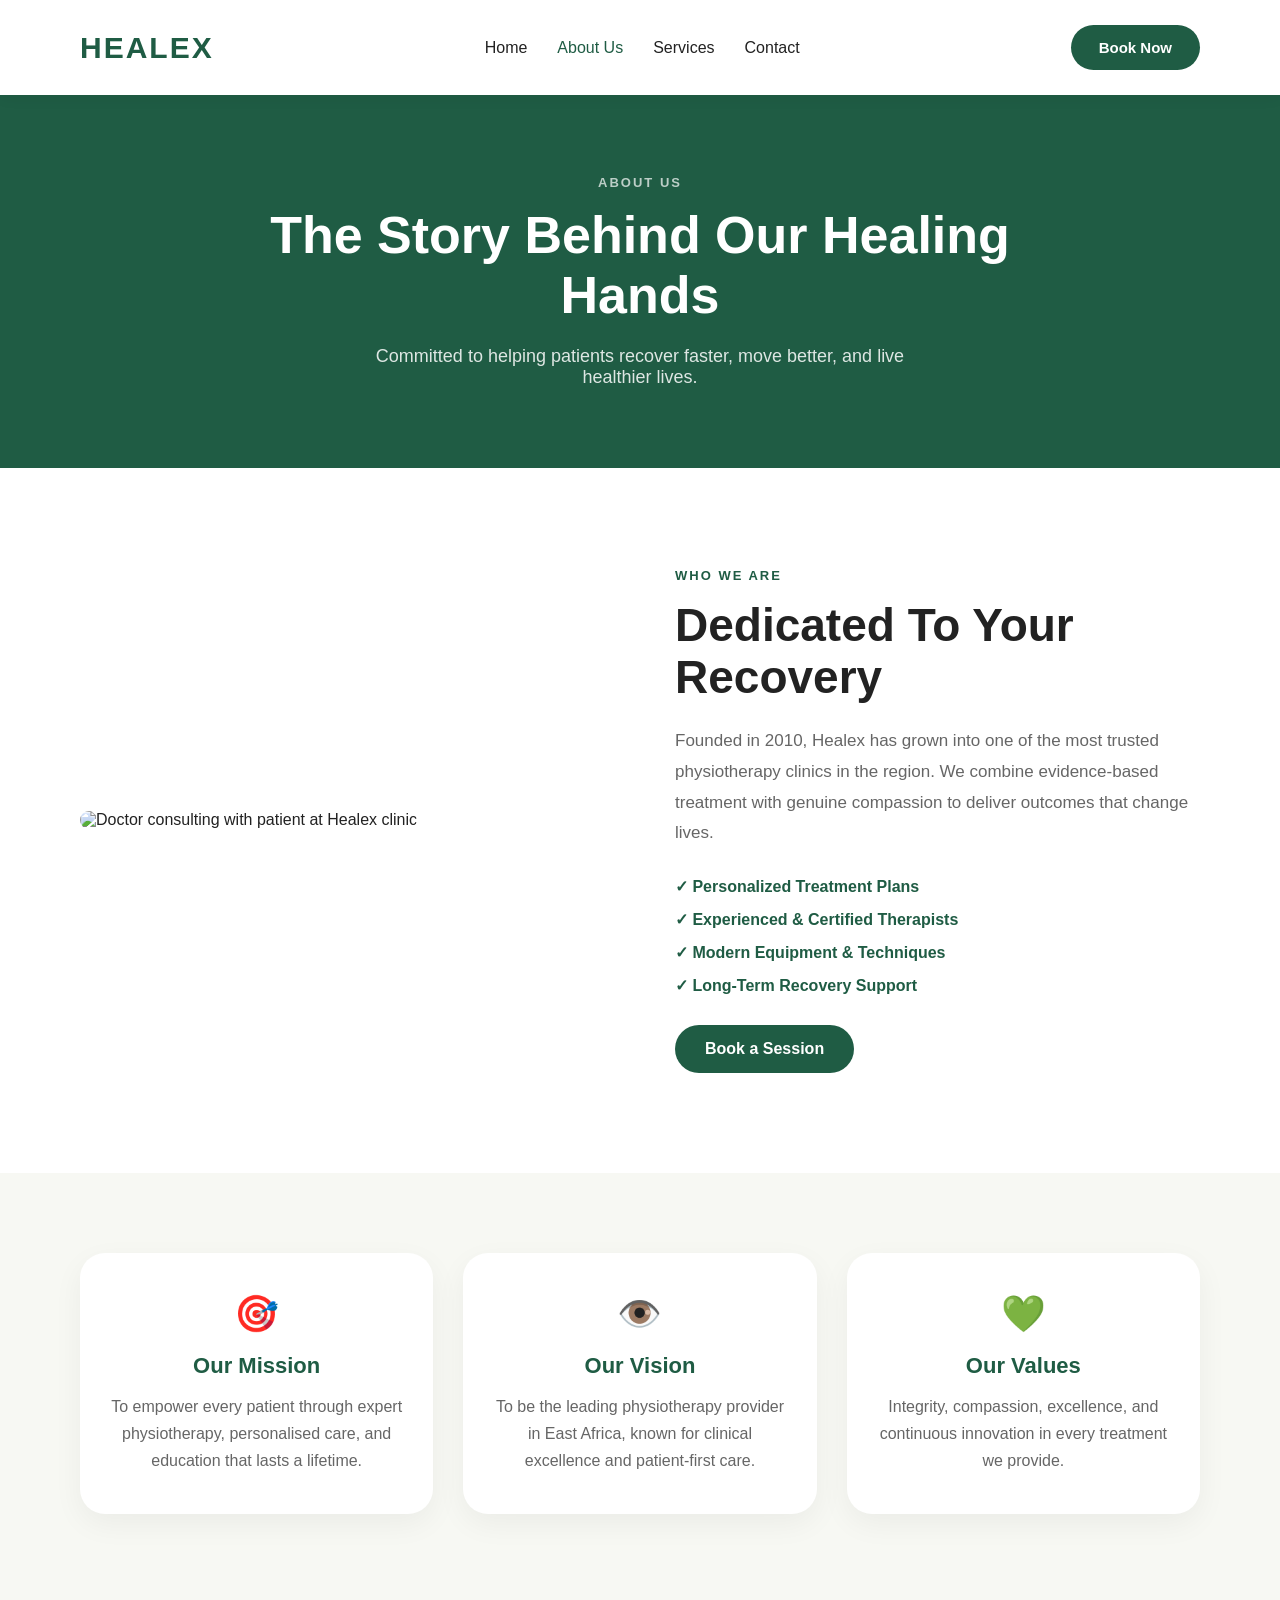
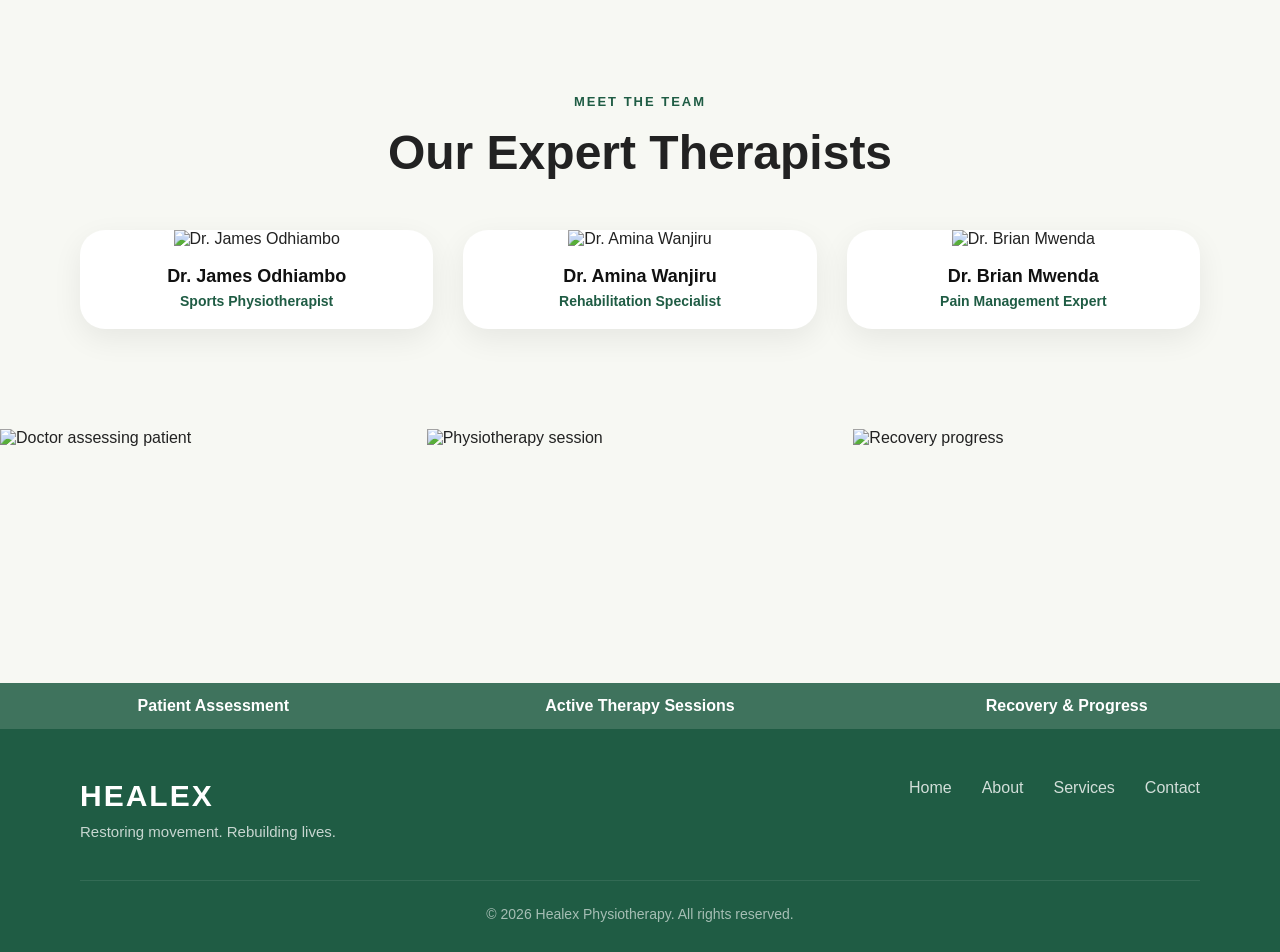
==== about.html @ 8e1e9ae0 "first commit" ====
<!DOCTYPE html>
<html lang="en">
<head>
<meta charset="UTF-8">
<meta name="viewport" content="width=device-width, initial-scale=1.0">
<title>About Us - Healex</title>
<link rel="stylesheet" href="css/style.css">
</head>
<body>

<header class="navbar">
  <div class="logo">HEALEX</div>
  <nav>
    <ul>
      <li><a href="index.html">Home</a></li>
      <li><a href="about.html" class="active">About Us</a></li>
      <li><a href="services.html">Services</a></li>
      <li><a href="contact.html">Contact</a></li>
    </ul>
  </nav>
  <button class="nav-btn" id="bookBtn">Book Now</button>
</header>

<section class="page-hero">
  <span class="section-tag">ABOUT US</span>
  <h1>The Story Behind Our Healing Hands</h1>
  <p>Committed to helping patients recover faster, move better, and live healthier lives.</p>
</section>

<section class="about-section">
  <div class="about-image">
    <img
      src="https://images.unsplash.com/photo-1559757148-5c350d0d3c56?w=700&q=80"
      alt="Doctor consulting with patient at Healex clinic"
    >
  </div>
  <div class="about-content">
    <span class="section-tag">WHO WE ARE</span>
    <h2>Dedicated To Your Recovery</h2>
    <p>Founded in 2010, Healex has grown into one of the most trusted physiotherapy clinics in the region. We combine evidence-based treatment with genuine compassion to deliver outcomes that change lives.</p>
    <div class="feature-list">
      <div class="feature">✓ Personalized Treatment Plans</div>
      <div class="feature">✓ Experienced & Certified Therapists</div>
      <div class="feature">✓ Modern Equipment & Techniques</div>
      <div class="feature">✓ Long-Term Recovery Support</div>
    </div>
    <a href="contact.html" class="btn-link" style="display:inline-block; margin-top:30px;">Book a Session</a>
  </div>
</section>

<section class="mission-section">
  <div class="mission-card">
    <div class="mission-icon">🎯</div>
    <h3>Our Mission</h3>
    <p>To empower every patient through expert physiotherapy, personalised care, and education that lasts a lifetime.</p>
  </div>
  <div class="mission-card">
    <div class="mission-icon">👁️</div>
    <h3>Our Vision</h3>
    <p>To be the leading physiotherapy provider in East Africa, known for clinical excellence and patient-first care.</p>
  </div>
  <div class="mission-card">
    <div class="mission-icon">💚</div>
    <h3>Our Values</h3>
    <p>Integrity, compassion, excellence, and continuous innovation in every treatment we provide.</p>
  </div>
</section>

<section class="doctors-section">
  <span class="section-tag">MEET THE TEAM</span>
  <h2>Our Expert Therapists</h2>
  <div class="doctors-grid">
    <div class="doctor-card">
      <img src="https://images.unsplash.com/photo-1612349317150-e413f6a5b16d?w=400&q=80" alt="Dr. James Odhiambo">
      <h4>Dr. James Odhiambo</h4>
      <span>Sports Physiotherapist</span>
    </div>
    <div class="doctor-card">
      <img src="https://images.unsplash.com/photo-1594824476967-48c8b964273f?w=400&q=80" alt="Dr. Amina Wanjiru">
      <h4>Dr. Amina Wanjiru</h4>
      <span>Rehabilitation Specialist</span>
    </div>
    <div class="doctor-card">
      <img src="https://images.unsplash.com/photo-1537368910025-700350fe46c7?w=400&q=80" alt="Dr. Brian Mwenda">
      <h4>Dr. Brian Mwenda</h4>
      <span>Pain Management Expert</span>
    </div>
  </div>
</section>

<section class="image-strip">
  <div class="strip-item">
    <img src="https://images.unsplash.com/photo-1576091160550-2173dba999ef?w=500&q=80" alt="Doctor assessing patient">
    <p>Patient Assessment</p>
  </div>
  <div class="strip-item">
    <img src="https://images.unsplash.com/photo-1571019614242-c5c5dee9f50b?w=500&q=80" alt="Physiotherapy session">
    <p>Active Therapy Sessions</p>
  </div>
  <div class="strip-item">
    <img src="https://images.unsplash.com/photo-1559757175-0eb30cd8c063?w=500&q=80" alt="Recovery progress">
    <p>Recovery & Progress</p>
  </div>
</section>

<footer>
  <div class="footer-inner">
    <div class="footer-brand">
      <div class="logo" style="color:white;">HEALEX</div>
      <p>Restoring movement. Rebuilding lives.</p>
    </div>
    <div class="footer-links">
      <a href="index.html">Home</a>
      <a href="about.html">About</a>
      <a href="services.html">Services</a>
      <a href="contact.html">Contact</a>
    </div>
  </div>
  <p class="footer-copy">© 2026 Healex Physiotherapy. All rights reserved.</p>
</footer>

<script src="js/script.js"></script>
</body>
</html>
---- css/style.css ----
/* ===========================
   RESET & BASE
=========================== */
* {
  margin: 0;
  padding: 0;
  box-sizing: border-box;
  font-family: Arial, Helvetica, sans-serif;
}

body {
  background: #f7f8f3;
  color: #222;
}

/* ===========================
   NAVBAR
=========================== */
.navbar {
  display: flex;
  justify-content: space-between;
  align-items: center;
  padding: 25px 80px;
  background: white;
  position: sticky;
  top: 0;
  z-index: 100;
  box-shadow: 0 2px 15px rgba(0,0,0,0.06);
}

.logo {
  font-size: 30px;
  font-weight: 800;
  color: #1f5c44;
  letter-spacing: 2px;
}

nav ul {
  display: flex;
  list-style: none;
  gap: 30px;
}

nav a {
  text-decoration: none;
  color: #222;
  font-weight: 500;
  transition: color 0.2s;
}

nav a:hover,
nav a.active {
  color: #1f5c44;
}

.nav-btn {
  background: #1f5c44;
  color: white;
  border: none;
  padding: 14px 28px;
  border-radius: 40px;
  cursor: pointer;
  font-size: 15px;
  font-weight: 600;
  transition: background 0.2s, transform 0.1s;
}

.nav-btn:hover {
  background: #174a37;
  transform: translateY(-1px);
}

/* ===========================
   SHARED UTILITIES
=========================== */
.section-tag {
  color: #1f5c44;
  font-weight: 700;
  font-size: 13px;
  letter-spacing: 2px;
  display: block;
  margin-bottom: 16px;
}

.btn-link {
  display: inline-block;
  background: #1f5c44;
  color: white;
  text-decoration: none;
  padding: 15px 30px;
  border-radius: 40px;
  font-weight: 600;
  transition: background 0.2s, transform 0.1s;
}

.btn-link:hover {
  background: #174a37;
  transform: translateY(-2px);
}

/* ===========================
   HERO
=========================== */
.hero {
  display: grid;
  grid-template-columns: 1fr 1fr 340px;
  gap: 40px;
  align-items: center;
  padding: 80px;
  background: white;
}

.hero-content h1 {
  font-size: 58px;
  line-height: 1.1;
  margin-bottom: 25px;
  color: #111;
}

.hero-content p {
  color: #666;
  line-height: 1.8;
  margin-bottom: 30px;
  font-size: 17px;
}

.hero-content button {
  background: #1f5c44;
  color: white;
  border: none;
  padding: 16px 32px;
  border-radius: 40px;
  cursor: pointer;
  font-size: 16px;
  font-weight: 600;
  transition: background 0.2s, transform 0.1s;
}

.hero-content button:hover {
  background: #174a37;
  transform: translateY(-2px);
}

.hero-image img {
  width: 100%;
  border-radius: 30px;
  height: 480px;
  object-fit: cover;
}

/* APPOINTMENT CARD */
.appointment-card {
  background: white;
  padding: 30px;
  border-radius: 25px;
  box-shadow: 0 15px 40px rgba(0,0,0,0.10);
}

.appointment-card h3 {
  margin-bottom: 20px;
  font-size: 20px;
  color: #111;
}

.appointment-card input,
.appointment-card select {
  width: 100%;
  padding: 15px;
  margin-bottom: 15px;
  border: 1px solid #ddd;
  border-radius: 12px;
  font-size: 15px;
  outline: none;
  transition: border-color 0.2s;
}

.appointment-card input:focus,
.appointment-card select:focus {
  border-color: #1f5c44;
}

.appointment-card button {
  width: 100%;
  background: #1f5c44;
  color: white;
  border: none;
  padding: 15px;
  border-radius: 12px;
  cursor: pointer;
  font-size: 16px;
  font-weight: 600;
  transition: background 0.2s;
}

.appointment-card button:hover {
  background: #174a37;
}

/* ===========================
   STATS STRIP
=========================== */
.stats-strip {
  display: flex;
  justify-content: space-around;
  padding: 50px 80px;
  background: #1f5c44;
}

.stat {
  text-align: center;
  color: white;
}

.stat strong {
  display: block;
  font-size: 42px;
  font-weight: 800;
}

.stat span {
  font-size: 15px;
  opacity: 0.85;
}

/* ===========================
   SERVICES PREVIEW (home)
=========================== */
.services-preview {
  padding: 100px 80px;
  text-align: center;
  background: #f7f8f3;
}

.services-preview h2 {
  font-size: 48px;
  margin-bottom: 50px;
}

.preview-grid {
  display: grid;
  grid-template-columns: repeat(3, 1fr);
  gap: 30px;
  margin-bottom: 50px;
}

.preview-card {
  background: white;
  padding: 40px 30px;
  border-radius: 25px;
  box-shadow: 0 10px 30px rgba(0,0,0,0.05);
  transition: transform 0.3s;
}

.preview-card:hover {
  transform: translateY(-8px);
}

.preview-icon {
  font-size: 36px;
  margin-bottom: 18px;
}

.preview-card h3 {
  color: #1f5c44;
  margin-bottom: 12px;
  font-size: 20px;
}

.preview-card p {
  color: #666;
  line-height: 1.7;
}

/* ===========================
   ABOUT PREVIEW (home)
=========================== */
.about-preview {
  display: grid;
  grid-template-columns: 1fr 1fr;
  gap: 70px;
  align-items: center;
  padding: 100px 80px;
  background: white;
}

.about-preview-image img {
  width: 100%;
  border-radius: 30px;
  height: 480px;
  object-fit: cover;
}

.about-preview-content h2 {
  font-size: 46px;
  margin-bottom: 22px;
  line-height: 1.15;
}

.about-preview-content p {
  color: #666;
  line-height: 1.8;
  margin-bottom: 30px;
  font-size: 17px;
}

/* ===========================
   DOCTORS SECTION
=========================== */
.doctors-section {
  padding: 100px 80px;
  text-align: center;
  background: #f7f8f3;
}

.doctors-section h2 {
  font-size: 48px;
  margin-bottom: 50px;
}

.doctors-grid {
  display: grid;
  grid-template-columns: repeat(3, 1fr);
  gap: 30px;
}

.doctor-card {
  background: white;
  border-radius: 25px;
  overflow: hidden;
  box-shadow: 0 10px 30px rgba(0,0,0,0.07);
  transition: transform 0.3s;
}

.doctor-card:hover {
  transform: translateY(-8px);
}

.doctor-card img {
  width: 100%;
  height: 280px;
  object-fit: cover;
  object-position: top;
}

.doctor-card h4 {
  font-size: 18px;
  margin: 18px 20px 6px;
  color: #111;
}

.doctor-card span {
  display: block;
  color: #1f5c44;
  font-weight: 600;
  font-size: 14px;
  margin-bottom: 20px;
}

/* ===========================
   TESTIMONIALS
=========================== */
.testimonial-section {
  padding: 100px 80px;
  text-align: center;
  background: white;
}

.testimonial-section h2 {
  font-size: 48px;
  margin-bottom: 50px;
}

.testimonials-grid {
  display: grid;
  grid-template-columns: repeat(3, 1fr);
  gap: 30px;
}

.testimonial-card {
  background: #f7f8f3;
  padding: 35px 30px;
  border-radius: 20px;
  text-align: left;
  border-left: 4px solid #1f5c44;
}

.testimonial-card p {
  color: #555;
  line-height: 1.8;
  margin-bottom: 20px;
  font-style: italic;
}

.testimonial-card strong {
  color: #1f5c44;
}

/* ===========================
   PAGE HERO (inner pages)
=========================== */
.page-hero {
  background: #1f5c44;
  color: white;
  text-align: center;
  padding: 80px;
}

.page-hero .section-tag {
  color: rgba(255,255,255,0.7);
}

.page-hero h1 {
  font-size: 52px;
  max-width: 800px;
  margin: 0 auto 20px;
  line-height: 1.15;
}

.page-hero p {
  font-size: 18px;
  opacity: 0.85;
  max-width: 600px;
  margin: auto;
}

/* ===========================
   ABOUT PAGE
=========================== */
.about-section {
  display: grid;
  grid-template-columns: 1fr 1fr;
  gap: 70px;
  align-items: center;
  padding: 100px 80px;
  background: white;
}

.about-image img {
  width: 100%;
  border-radius: 30px;
  height: 520px;
  object-fit: cover;
}

.about-content h2 {
  font-size: 46px;
  margin-bottom: 22px;
  line-height: 1.15;
}

.about-content p {
  color: #666;
  line-height: 1.8;
  margin-bottom: 28px;
  font-size: 17px;
}

.feature-list {
  display: grid;
  gap: 14px;
}

.feature {
  font-weight: 600;
  font-size: 16px;
  color: #1f5c44;
}

/* MISSION SECTION */
.mission-section {
  display: grid;
  grid-template-columns: repeat(3, 1fr);
  gap: 30px;
  padding: 80px;
  background: #f7f8f3;
}

.mission-card {
  background: white;
  padding: 40px 30px;
  border-radius: 25px;
  text-align: center;
  box-shadow: 0 10px 30px rgba(0,0,0,0.05);
}

.mission-icon {
  font-size: 36px;
  margin-bottom: 18px;
}

.mission-card h3 {
  color: #1f5c44;
  font-size: 22px;
  margin-bottom: 14px;
}

.mission-card p {
  color: #666;
  line-height: 1.7;
}

/* IMAGE STRIP */
.image-strip {
  display: grid;
  grid-template-columns: repeat(3, 1fr);
}

.strip-item {
  position: relative;
  overflow: hidden;
}

.strip-item img {
  width: 100%;
  height: 300px;
  object-fit: cover;
  display: block;
  transition: transform 0.4s;
}

.strip-item:hover img {
  transform: scale(1.05);
}

.strip-item p {
  position: absolute;
  bottom: 0;
  left: 0;
  right: 0;
  background: rgba(31, 92, 68, 0.85);
  color: white;
  text-align: center;
  padding: 14px;
  font-weight: 600;
}

/* ===========================
   SERVICES PAGE
=========================== */
.services-page {
  padding: 80px;
  background: white;
}

.service-row {
  display: grid;
  grid-template-columns: 1fr 1fr;
  gap: 70px;
  align-items: center;
  margin-bottom: 100px;
}

.service-row.reverse {
  direction: rtl;
}

.service-row.reverse > * {
  direction: ltr;
}

.service-row-image img {
  width: 100%;
  height: 400px;
  object-fit: cover;
  border-radius: 25px;
}

.service-row-content h2 {
  font-size: 42px;
  margin-bottom: 20px;
  line-height: 1.15;
}

.service-row-content p {
  color: #666;
  line-height: 1.8;
  margin-bottom: 28px;
  font-size: 17px;
}

/* SERVICES CARDS SECTION */
.services-cards-section {
  padding: 80px;
  background: #f7f8f3;
  text-align: center;
}

.services-cards-section h2 {
  font-size: 46px;
  margin-bottom: 50px;
}

.services-grid {
  display: grid;
  grid-template-columns: repeat(3, 1fr);
  gap: 30px;
}

.service-card {
  background: white;
  padding: 40px;
  border-radius: 25px;
  box-shadow: 0 10px 30px rgba(0,0,0,0.05);
  transition: transform 0.3s;
  text-align: left;
}

.service-card:hover {
  transform: translateY(-8px);
}

.service-card-icon {
  font-size: 32px;
  margin-bottom: 18px;
}

.service-card h3 {
  color: #1f5c44;
  margin-bottom: 12px;
  font-size: 20px;
}

.service-card p {
  color: #666;
  line-height: 1.7;
}

/* CTA SECTION */
.cta-section {
  background: #1f5c44;
  color: white;
  text-align: center;
  padding: 80px;
}

.cta-section h2 {
  font-size: 46px;
  margin-bottom: 16px;
}

.cta-section p {
  font-size: 18px;
  opacity: 0.85;
  margin-bottom: 35px;
}

.cta-section .btn-link {
  background: white;
  color: #1f5c44;
}

.cta-section .btn-link:hover {
  background: #f0f0f0;
}

/* ===========================
   CONTACT PAGE
=========================== */
.contact-page {
  display: grid;
  grid-template-columns: 1fr 1fr;
  gap: 70px;
  align-items: start;
  padding: 80px;
  background: white;
}

.contact-form-wrap h2 {
  font-size: 36px;
  margin-bottom: 30px;
}

.appointment-form {
  display: flex;
  flex-direction: column;
  gap: 18px;
}

.appointment-form input,
.appointment-form select,
.appointment-form textarea {
  padding: 18px;
  border: 1px solid #ddd;
  border-radius: 15px;
  font-size: 16px;
  outline: none;
  transition: border-color 0.2s;
}

.appointment-form input:focus,
.appointment-form select:focus,
.appointment-form textarea:focus {
  border-color: #1f5c44;
}

.appointment-form textarea {
  min-height: 140px;
  resize: vertical;
}

.appointment-form button {
  background: #1f5c44;
  color: white;
  border: none;
  padding: 18px;
  border-radius: 15px;
  cursor: pointer;
  font-size: 16px;
  font-weight: 600;
  transition: background 0.2s;
}

.appointment-form button:hover {
  background: #174a37;
}

.contact-image {
  width: 100%;
  border-radius: 25px;
  height: 300px;
  object-fit: cover;
  margin-bottom: 35px;
}

.contact-details {
  display: grid;
  gap: 22px;
}

.contact-detail-item {
  display: flex;
  align-items: flex-start;
  gap: 16px;
}

.detail-icon {
  font-size: 24px;
  flex-shrink: 0;
  margin-top: 2px;
}

.contact-detail-item strong {
  display: block;
  font-size: 16px;
  margin-bottom: 4px;
}

.contact-detail-item p {
  color: #666;
  font-size: 15px;
}

/* ===========================
   FOOTER
=========================== */
footer {
  background: #1f5c44;
  color: white;
  padding: 50px 80px 30px;
}

.footer-inner {
  display: flex;
  justify-content: space-between;
  align-items: flex-start;
  margin-bottom: 40px;
}

.footer-brand p {
  opacity: 0.75;
  margin-top: 10px;
  font-size: 15px;
}

.footer-links {
  display: flex;
  gap: 30px;
}

.footer-links a {
  color: rgba(255,255,255,0.8);
  text-decoration: none;
  font-weight: 500;
  transition: color 0.2s;
}

.footer-links a:hover {
  color: white;
}

.footer-copy {
  border-top: 1px solid rgba(255,255,255,0.15);
  padding-top: 25px;
  text-align: center;
  opacity: 0.6;
  font-size: 14px;
}

/* ===========================
   MOBILE RESPONSIVE
=========================== */
@media (max-width: 900px) {

  .navbar {
    flex-direction: column;
    gap: 20px;
    padding: 20px 30px;
  }

  nav ul {
    flex-wrap: wrap;
    justify-content: center;
    gap: 16px;
  }

  .hero {
    grid-template-columns: 1fr;
    padding: 40px 30px;
  }

  .hero-content h1 {
    font-size: 38px;
  }

  .hero-image img {
    height: 300px;
  }

  .stats-strip {
    display: grid;
    grid-template-columns: 1fr 1fr;
    padding: 40px 30px;
    gap: 30px;
  }

  .services-preview,
  .about-preview,
  .doctors-section,
  .testimonial-section,
  .about-section,
  .services-page,
  .services-cards-section,
  .contact-page,
  .mission-section,
  .cta-section {
    padding: 60px 30px;
  }

  .preview-grid,
  .doctors-grid,
  .testimonials-grid,
  .services-grid,
  .mission-section {
    grid-template-columns: 1fr;
  }

  .about-preview,
  .about-section,
  .service-row,
  .contact-page {
    grid-template-columns: 1fr;
    gap: 40px;
  }

  .service-row.reverse {
    direction: ltr;
  }

  .services-preview h2,
  .about-preview-content h2,
  .doctors-section h2,
  .testimonial-section h2,
  .about-content h2,
  .services-cards-section h2,
  .cta-section h2,
  .page-hero h1 {
    font-size: 34px;
  }

  .image-strip {
    grid-template-columns: 1fr;
  }

  .footer-inner {
    flex-direction: column;
    gap: 25px;
  }

  .footer-links {
    flex-direction: column;
    gap: 12px;
  }

  .page-hero {
    padding: 60px 30px;
  }

  .page-hero h1 {
    font-size: 36px;
  }
}
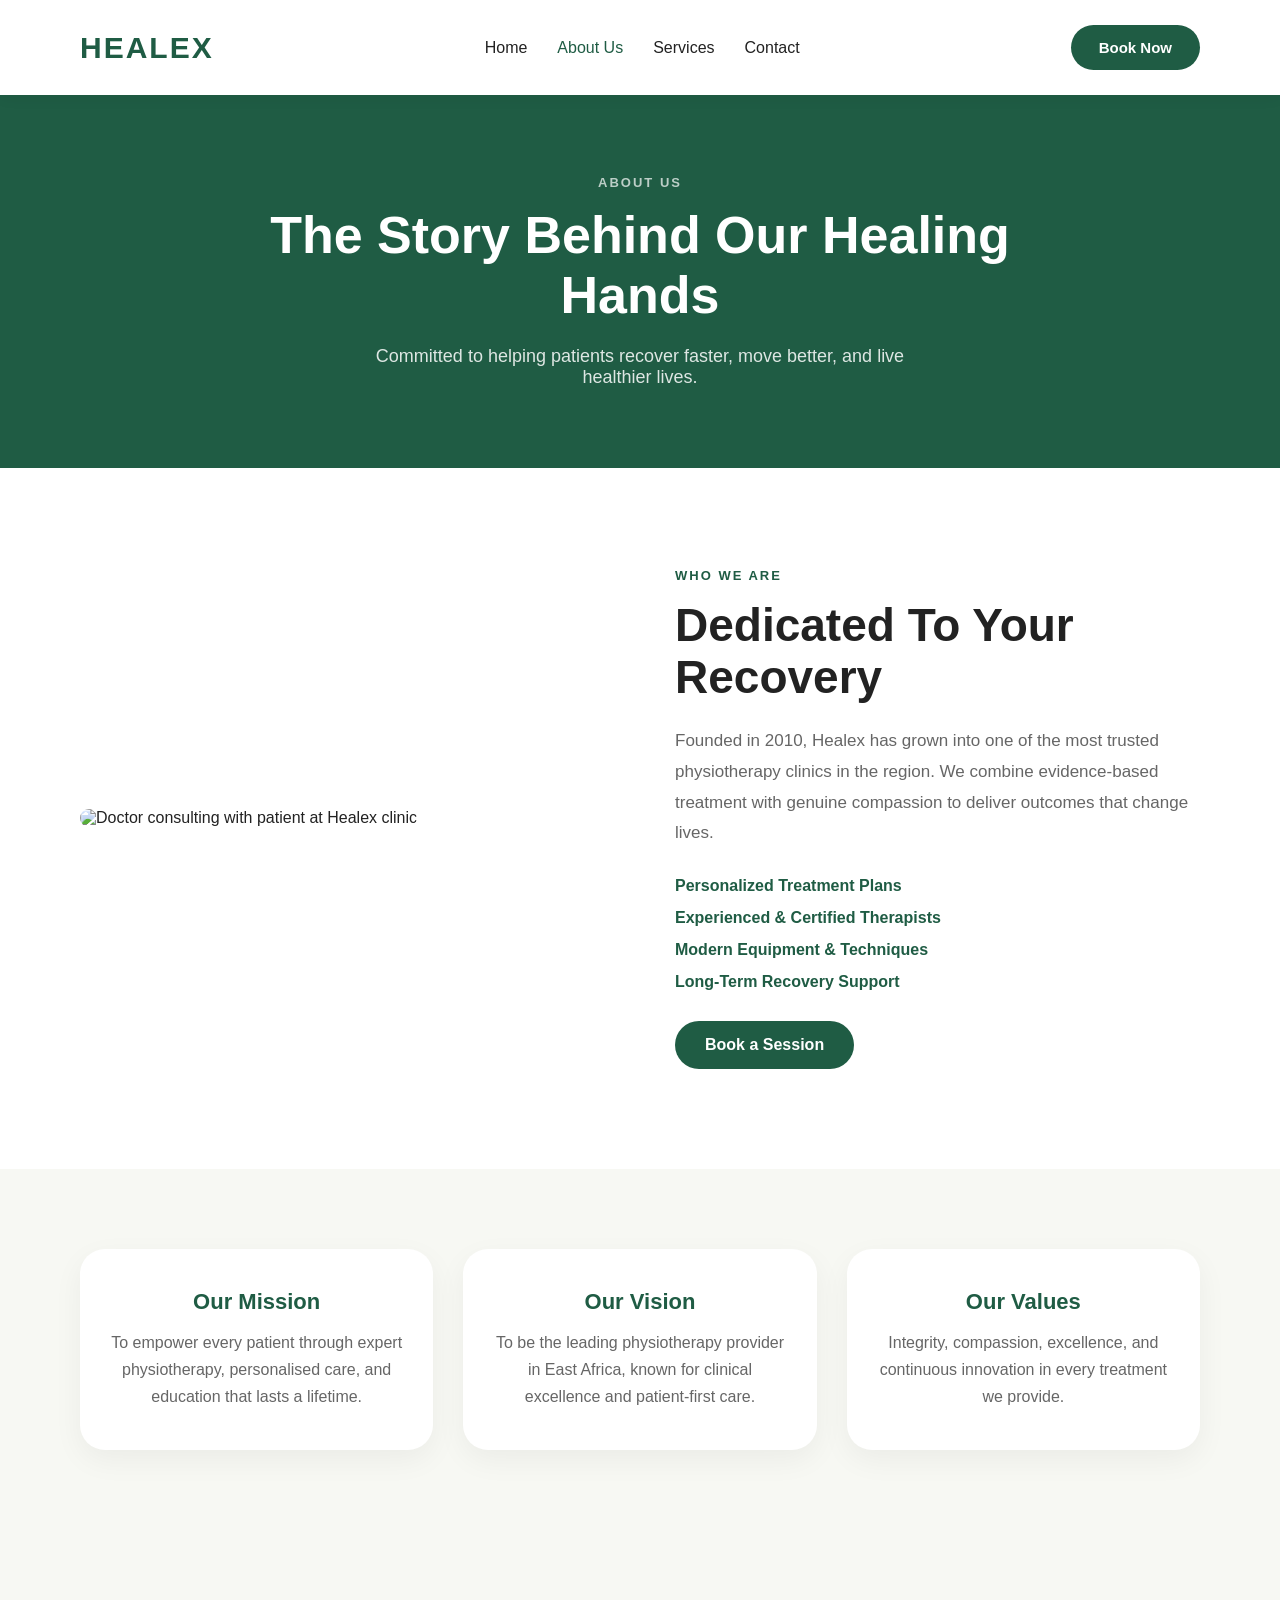
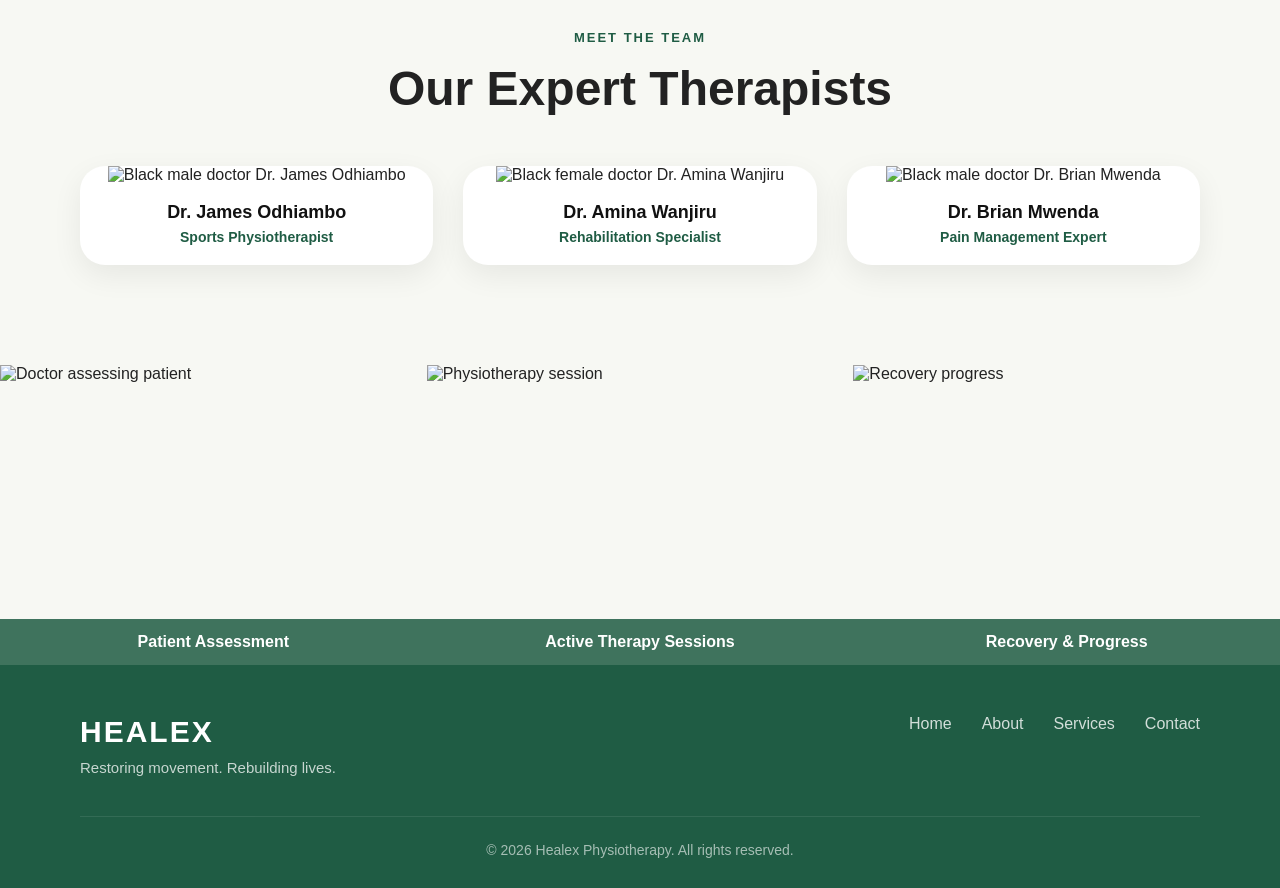
==== commit 79ae66c3: "Remove emoji styling and align branding" ====
--- a/about.html
+++ b/about.html
@@ -39,10 +39,10 @@
     <h2>Dedicated To Your Recovery</h2>
     <p>Founded in 2010, Healex has grown into one of the most trusted physiotherapy clinics in the region. We combine evidence-based treatment with genuine compassion to deliver outcomes that change lives.</p>
     <div class="feature-list">
-      <div class="feature">✓ Personalized Treatment Plans</div>
-      <div class="feature">✓ Experienced & Certified Therapists</div>
-      <div class="feature">✓ Modern Equipment & Techniques</div>
-      <div class="feature">✓ Long-Term Recovery Support</div>
+      <div class="feature">Personalized Treatment Plans</div>
+      <div class="feature">Experienced & Certified Therapists</div>
+      <div class="feature">Modern Equipment & Techniques</div>
+      <div class="feature">Long-Term Recovery Support</div>
     </div>
     <a href="contact.html" class="btn-link" style="display:inline-block; margin-top:30px;">Book a Session</a>
   </div>
@@ -50,12 +50,12 @@
 
 <section class="mission-section">
   <div class="mission-card">
-    <div class="mission-icon">🎯</div>
+    <div class="mission-icon"></div>
     <h3>Our Mission</h3>
     <p>To empower every patient through expert physiotherapy, personalised care, and education that lasts a lifetime.</p>
   </div>
   <div class="mission-card">
-    <div class="mission-icon">👁️</div>
+    <div class="mission-icon"></div>
     <h3>Our Vision</h3>
     <p>To be the leading physiotherapy provider in East Africa, known for clinical excellence and patient-first care.</p>
   </div>
@@ -71,17 +71,17 @@
   <h2>Our Expert Therapists</h2>
   <div class="doctors-grid">
     <div class="doctor-card">
-      <img src="https://images.unsplash.com/photo-1612349317150-e413f6a5b16d?w=400&q=80" alt="Dr. James Odhiambo">
+      <img src="https://images.unsplash.com/photo-1531427186611-ecfd6d936c79?auto=format&fit=crop&w=800&q=80" alt="Black male doctor Dr. James Odhiambo">
       <h4>Dr. James Odhiambo</h4>
       <span>Sports Physiotherapist</span>
     </div>
     <div class="doctor-card">
-      <img src="https://images.unsplash.com/photo-1594824476967-48c8b964273f?w=400&q=80" alt="Dr. Amina Wanjiru">
+      <img src="https://images.unsplash.com/photo-1544005313-94ddf0286df2?auto=format&fit=crop&w=800&q=80" alt="Black female doctor Dr. Amina Wanjiru">
       <h4>Dr. Amina Wanjiru</h4>
       <span>Rehabilitation Specialist</span>
     </div>
     <div class="doctor-card">
-      <img src="https://images.unsplash.com/photo-1537368910025-700350fe46c7?w=400&q=80" alt="Dr. Brian Mwenda">
+      <img src="https://images.unsplash.com/photo-1504593811423-6dd665756598?auto=format&fit=crop&w=800&q=80" alt="Black male doctor Dr. Brian Mwenda">
       <h4>Dr. Brian Mwenda</h4>
       <span>Pain Management Expert</span>
     </div>
--- a/css/style.css
+++ b/css/style.css
@@ -1,6 +1,4 @@
-/* ===========================
-   RESET & BASE
-=========================== */
+
 * {
   margin: 0;
   padding: 0;
@@ -13,9 +11,7 @@
   color: #222;
 }
 
-/* ===========================
-   NAVBAR
-=========================== */
+
 .navbar {
   display: flex;
   justify-content: space-between;
@@ -70,9 +66,7 @@
   transform: translateY(-1px);
 }
 
-/* ===========================
-   SHARED UTILITIES
-=========================== */
+
 .section-tag {
   color: #1f5c44;
   font-weight: 700;
@@ -98,9 +92,6 @@
   transform: translateY(-2px);
 }
 
-/* ===========================
-   HERO
-=========================== */
 .hero {
   display: grid;
   grid-template-columns: 1fr 1fr 340px;
@@ -196,9 +187,6 @@
   background: #174a37;
 }
 
-/* ===========================
-   STATS STRIP
-=========================== */
 .stats-strip {
   display: flex;
   justify-content: space-around;
@@ -222,9 +210,7 @@
   opacity: 0.85;
 }
 
-/* ===========================
-   SERVICES PREVIEW (home)
-=========================== */
+
 .services-preview {
   padding: 100px 80px;
   text-align: center;
@@ -256,7 +242,7 @@
 }
 
 .preview-icon {
-  font-size: 36px;
+  display: none;
   margin-bottom: 18px;
 }
 
@@ -271,9 +257,7 @@
   line-height: 1.7;
 }
 
-/* ===========================
-   ABOUT PREVIEW (home)
-=========================== */
+
 .about-preview {
   display: grid;
   grid-template-columns: 1fr 1fr;
@@ -303,9 +287,6 @@
   font-size: 17px;
 }
 
-/* ===========================
-   DOCTORS SECTION
-=========================== */
 .doctors-section {
   padding: 100px 80px;
   text-align: center;
@@ -356,9 +337,7 @@
   margin-bottom: 20px;
 }
 
-/* ===========================
-   TESTIMONIALS
-=========================== */
+
 .testimonial-section {
   padding: 100px 80px;
   text-align: center;
@@ -395,9 +374,7 @@
   color: #1f5c44;
 }
 
-/* ===========================
-   PAGE HERO (inner pages)
-=========================== */
+
 .page-hero {
   background: #1f5c44;
   color: white;
@@ -423,9 +400,7 @@
   margin: auto;
 }
 
-/* ===========================
-   ABOUT PAGE
-=========================== */
+
 .about-section {
   display: grid;
   grid-template-columns: 1fr 1fr;
@@ -484,7 +459,7 @@
 }
 
 .mission-icon {
-  font-size: 36px;
+  display: none;
   margin-bottom: 18px;
 }
 
@@ -534,9 +509,7 @@
   font-weight: 600;
 }
 
-/* ===========================
-   SERVICES PAGE
-=========================== */
+
 .services-page {
   padding: 80px;
   background: white;
@@ -734,7 +707,7 @@
 }
 
 .detail-icon {
-  font-size: 24px;
+  display: none;
   flex-shrink: 0;
   margin-top: 2px;
 }
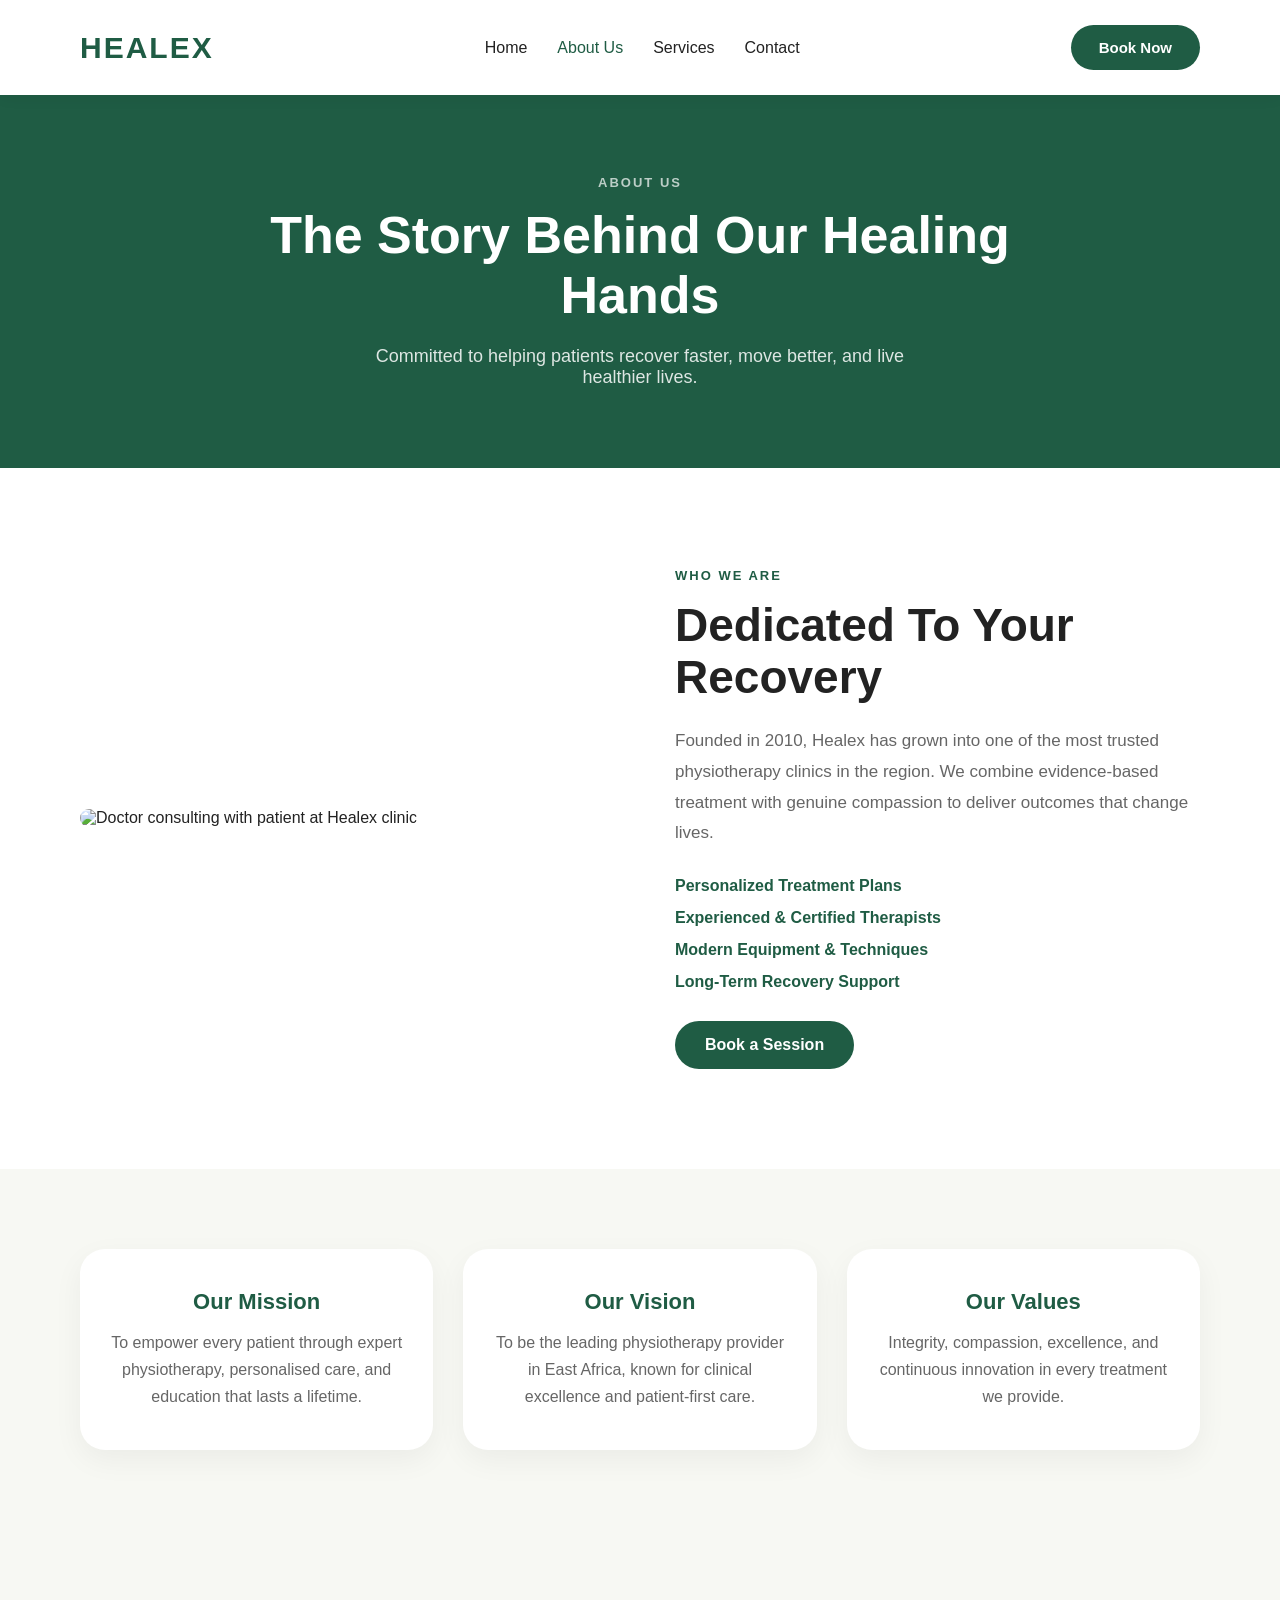
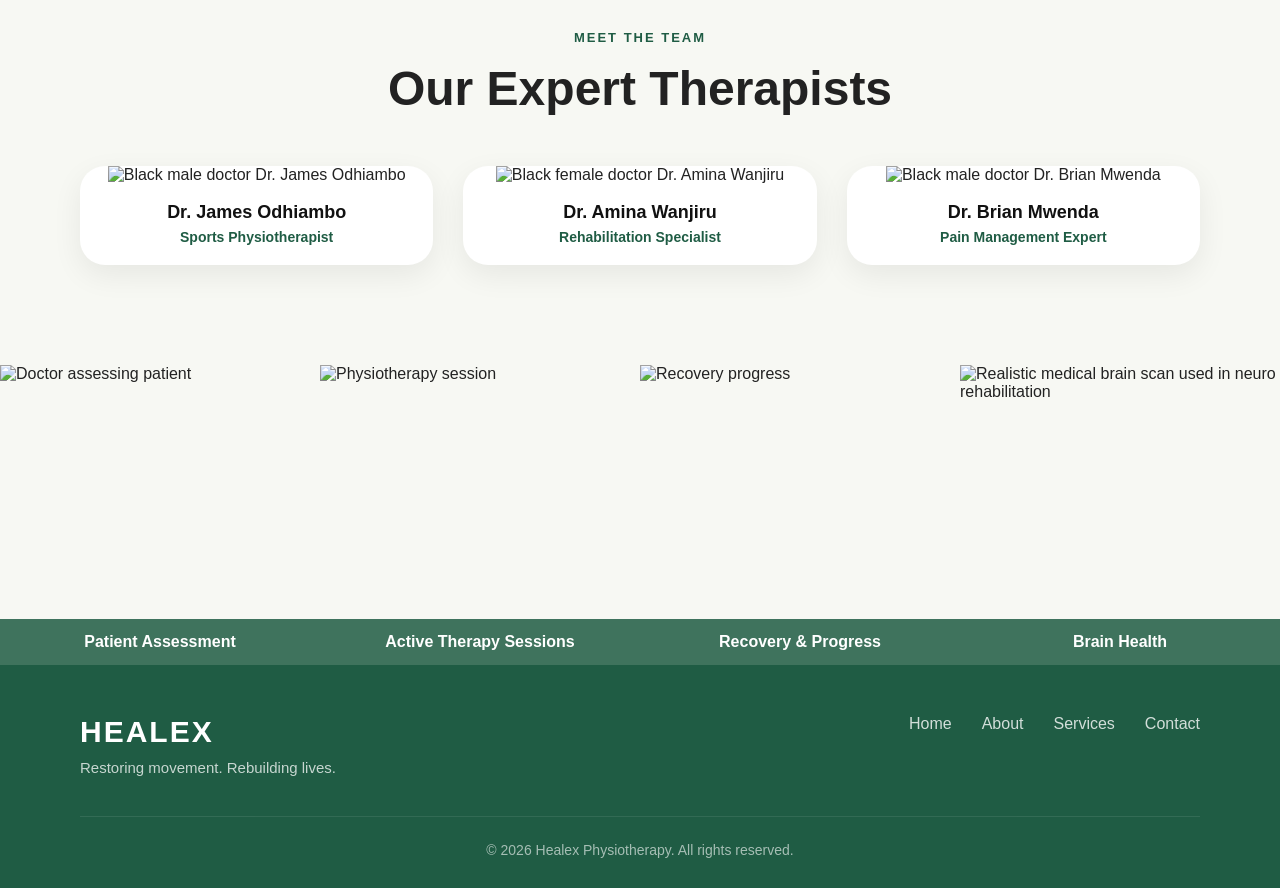
==== commit 8f6e0d4b: "Improve neuro and brain imagery for About and Services" ====
--- a/about.html
+++ b/about.html
@@ -60,7 +60,7 @@
     <p>To be the leading physiotherapy provider in East Africa, known for clinical excellence and patient-first care.</p>
   </div>
   <div class="mission-card">
-    <div class="mission-icon">💚</div>
+    <div class="mission-icon"></div>
     <h3>Our Values</h3>
     <p>Integrity, compassion, excellence, and continuous innovation in every treatment we provide.</p>
   </div>
@@ -101,6 +101,10 @@
     <img src="https://images.unsplash.com/photo-1559757175-0eb30cd8c063?w=500&q=80" alt="Recovery progress">
     <p>Recovery & Progress</p>
   </div>
+  <div class="strip-item">
+    <img src="https://images.unsplash.com/photo-1530023367847-a683de53118e?auto=format&fit=crop&w=900&q=80" alt="Realistic medical brain scan used in neuro rehabilitation">
+    <p>Brain Health</p>
+  </div>
 </section>
 
 <footer>
--- a/css/style.css
+++ b/css/style.css
@@ -477,7 +477,7 @@
 /* IMAGE STRIP */
 .image-strip {
   display: grid;
-  grid-template-columns: repeat(3, 1fr);
+  grid-template-columns: repeat(4, 1fr);
 }
 
 .strip-item {
@@ -571,31 +571,36 @@
 
 .service-card {
   background: white;
-  padding: 40px;
+  padding: 0 0 30px;
   border-radius: 25px;
   box-shadow: 0 10px 30px rgba(0,0,0,0.05);
   transition: transform 0.3s;
   text-align: left;
+  overflow: hidden;
 }
 
 .service-card:hover {
   transform: translateY(-8px);
 }
 
-.service-card-icon {
-  font-size: 32px;
-  margin-bottom: 18px;
+.service-card-image {
+  width: 100%;
+  height: 220px;
+  object-fit: cover;
+  display: block;
+  margin-bottom: 20px;
 }
 
 .service-card h3 {
   color: #1f5c44;
-  margin-bottom: 12px;
+  margin: 0 24px 12px;
   font-size: 20px;
 }
 
 .service-card p {
   color: #666;
   line-height: 1.7;
+  margin: 0 24px;
 }
 
 /* CTA SECTION */
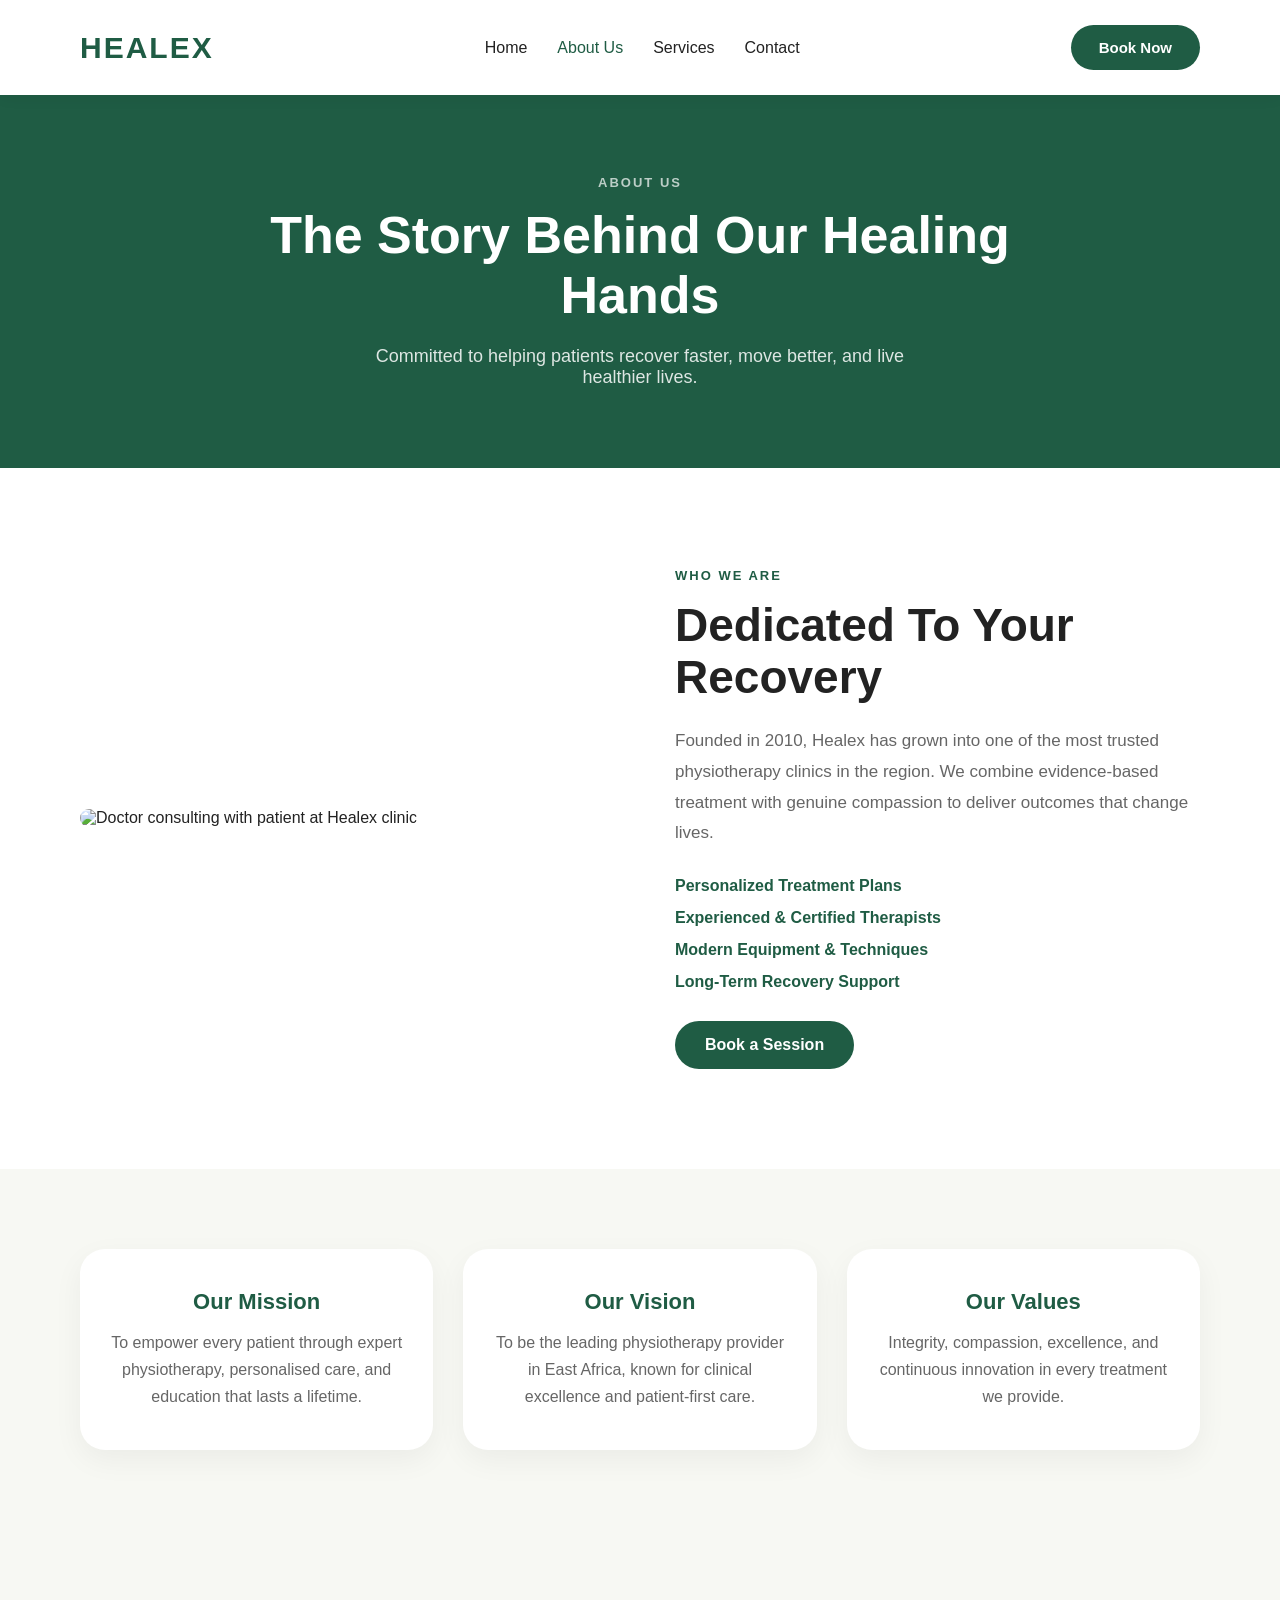
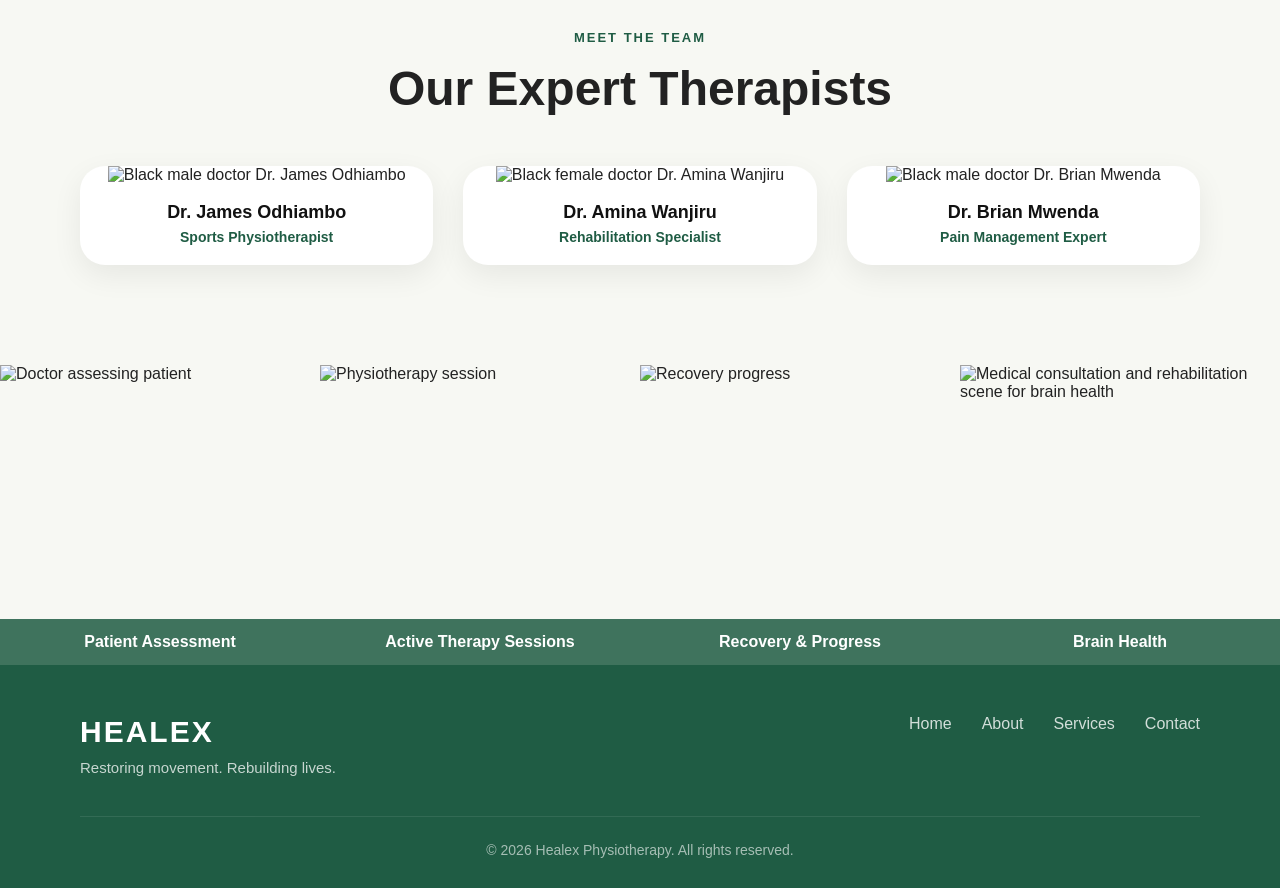
==== commit dc059d0b: "Fix broken brain health image" ====
--- a/about.html
+++ b/about.html
@@ -102,7 +102,7 @@
     <p>Recovery & Progress</p>
   </div>
   <div class="strip-item">
-    <img src="https://images.unsplash.com/photo-1530023367847-a683de53118e?auto=format&fit=crop&w=900&q=80" alt="Realistic medical brain scan used in neuro rehabilitation">
+    <img src="https://images.unsplash.com/photo-1576091160550-2173dba999ef?auto=format&fit=crop&w=900&q=80" alt="Medical consultation and rehabilitation scene for brain health">
     <p>Brain Health</p>
   </div>
 </section>
